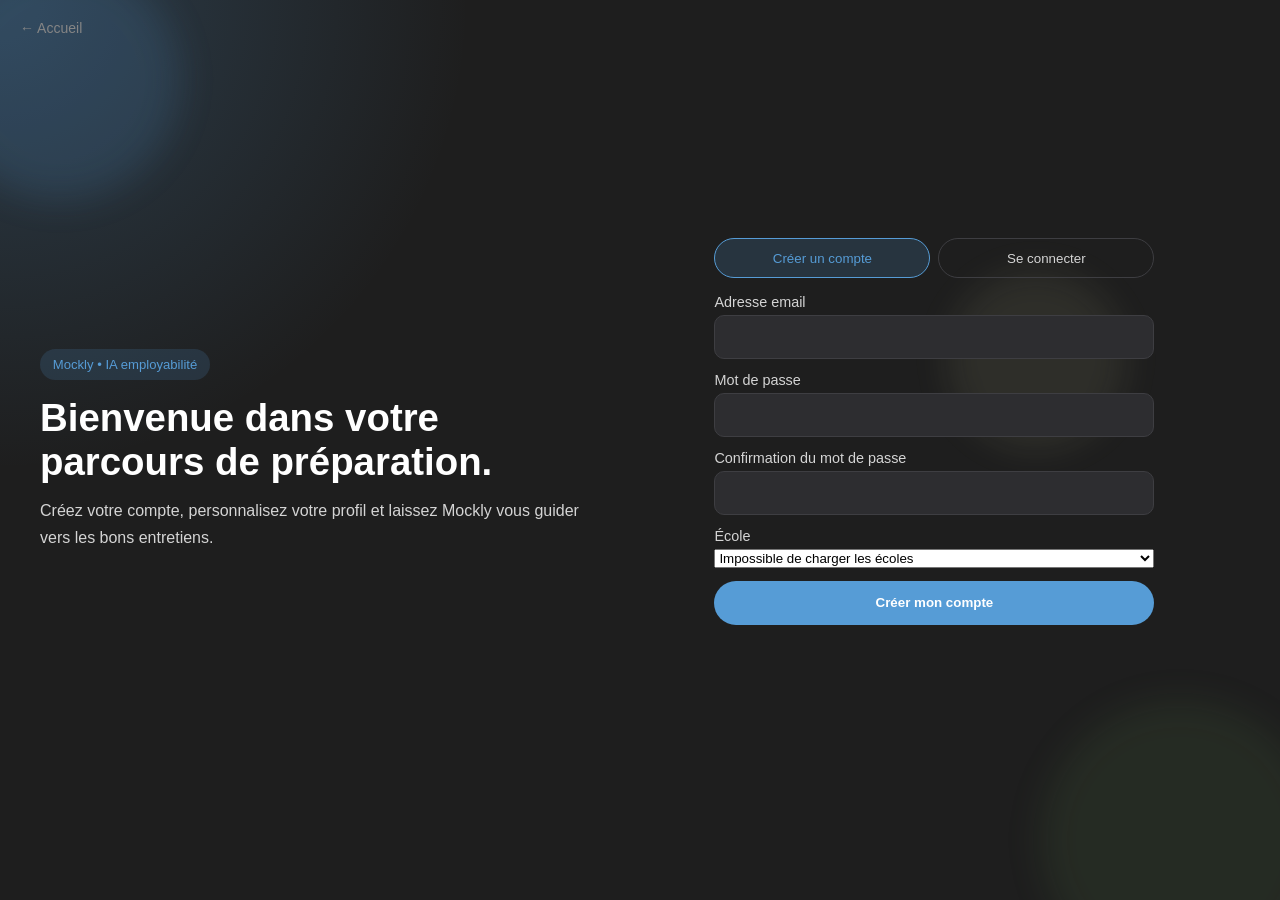
==== frontend/admin.html @ 77fde3d6 "adding school profile" ====
<!DOCTYPE html>
<html lang="fr">
<head>
  <meta charset="UTF-8">
  <script src="auth-guard.js"></script>
  <meta name="viewport" content="width=device-width, initial-scale=1.0">
  <title>Mockly — Admin Dashboard</title>
  <meta name="description" content="Indicateurs produit, IA, business et pilote de Mockly.">
  <link rel="stylesheet" href="styles.css">
  <style>
    html, body { overflow: auto; height: auto; }

    .admin-layout {
      max-width: 1080px;
      margin: 0 auto;
      padding: 2rem 1.2rem 3rem;
    }

    .admin-header { margin-bottom: 1.5rem; display: flex; justify-content: space-between; align-items: flex-start; gap: 1rem; flex-wrap: wrap; }
    .admin-header h1 { font-size: 1.3rem; color: var(--vscode-text-bright); margin-bottom: 0.4rem; }
    .admin-header p { color: var(--vscode-text-muted); font-size: 0.9rem; line-height: 1.6; }
    .admin-refresh-btn { flex-shrink: 0; }

    .admin-locked {
      text-align: center;
      padding: 3rem 1rem;
      color: var(--vscode-text-muted);
      background: var(--vscode-sidebar);
      border: 1px solid var(--vscode-border);
      border-radius: 14px;
    }
    .admin-locked a { color: var(--vscode-blue); }

    .kpi-section { margin-bottom: 2rem; }
    .kpi-section-title {
      font-size: 1rem;
      font-weight: 700;
      color: var(--vscode-text-bright);
      margin-bottom: 0.4rem;
      display: flex;
      align-items: center;
      gap: 0.5rem;
    }
    .kpi-section-subtitle {
      font-size: 0.8rem;
      color: var(--vscode-text-muted);
      margin-bottom: 0.9rem;
      line-height: 1.5;
    }

    .kpi-grid {
      display: grid;
      grid-template-columns: repeat(auto-fill, minmax(180px, 1fr));
      gap: 0.75rem;
    }

    .kpi-tile {
      background: var(--vscode-sidebar);
      border: 1px solid var(--vscode-border);
      border-radius: 10px;
      padding: 0.9rem 1rem;
    }
    .kpi-tile-label {
      font-size: 0.7rem;
      color: var(--vscode-text-muted);
      text-transform: uppercase;
      letter-spacing: 0.04em;
      margin-bottom: 0.4rem;
    }
    .kpi-tile-value {
      font-size: 1.4rem;
      font-weight: 700;
      color: var(--vscode-text-bright);
      line-height: 1.1;
    }
    .kpi-tile-value.accent { color: var(--vscode-blue); }
    .kpi-tile-value.good { color: var(--vscode-green); }
    .kpi-tile-value.warn { color: var(--vscode-orange); }
    .kpi-tile-value.bad { color: #ff6b6b; }
    .kpi-tile-meta {
      font-size: 0.72rem;
      color: var(--vscode-text-muted);
      margin-top: 0.3rem;
    }

    .kpi-tile.clickable {
      cursor: pointer;
      transition: border-color 0.15s ease, transform 0.15s ease;
    }
    .kpi-tile.clickable:hover {
      border-color: var(--vscode-blue);
      transform: translateY(-1px);
    }
    .kpi-tile.clickable .kpi-tile-meta { color: var(--vscode-blue); }

    .users-modal-backdrop {
      position: fixed;
      inset: 0;
      background: rgba(0, 0, 0, 0.55);
      display: flex;
      align-items: center;
      justify-content: center;
      z-index: 200;
      padding: 1.5rem;
    }
    .users-modal {
      background: var(--vscode-sidebar);
      border: 1px solid var(--vscode-border);
      border-radius: 12px;
      width: min(920px, 100%);
      max-height: 85vh;
      display: flex;
      flex-direction: column;
      box-shadow: 0 20px 50px rgba(0, 0, 0, 0.4);
    }
    .users-modal-header {
      display: flex;
      align-items: center;
      justify-content: space-between;
      padding: 1rem 1.25rem;
      border-bottom: 1px solid var(--vscode-border);
    }
    .users-modal-header h2 { font-size: 1.05rem; color: var(--vscode-text-bright); }
    .modal-close-btn {
      background: none;
      border: none;
      color: var(--vscode-text-muted);
      font-size: 1.4rem;
      line-height: 1;
      cursor: pointer;
      padding: 0.2rem 0.5rem;
    }
    .modal-close-btn:hover { color: var(--vscode-text-bright); }

    .users-modal-body { overflow: auto; padding: 0.5rem 1.25rem 1.25rem; }

    .users-table { width: 100%; border-collapse: collapse; font-size: 0.82rem; }
    .users-table th {
      text-align: left;
      font-size: 0.7rem;
      text-transform: uppercase;
      letter-spacing: 0.04em;
      color: var(--vscode-text-muted);
      padding: 0.6rem 0.6rem;
      border-bottom: 1px solid var(--vscode-border);
      position: sticky;
      top: 0;
      background: var(--vscode-sidebar);
    }
    .users-table td {
      padding: 0.6rem;
      border-bottom: 1px solid var(--vscode-border);
      color: var(--vscode-text);
      vertical-align: middle;
    }
    .users-table .admin-badge {
      font-size: 0.65rem;
      color: var(--vscode-blue);
      border: 1px solid rgba(86, 156, 214, 0.4);
      border-radius: 999px;
      padding: 0.05rem 0.5rem;
      margin-left: 0.4rem;
    }

    .credit-stepper {
      display: flex;
      align-items: center;
      gap: 0.4rem;
    }
    .credit-stepper button {
      width: 24px;
      height: 24px;
      border-radius: 5px;
      border: 1px solid var(--vscode-border);
      background: var(--vscode-line);
      color: var(--vscode-text);
      cursor: pointer;
      font-size: 0.9rem;
      line-height: 1;
    }
    .credit-stepper button:hover { border-color: var(--vscode-blue); color: var(--vscode-blue); }
    .credit-stepper button:disabled { opacity: 0.4; cursor: not-allowed; }
    .credit-stepper .credit-value {
      min-width: 1.6rem;
      text-align: center;
      font-weight: 700;
      color: var(--vscode-blue);
    }
    .credit-stepper.zero .credit-value { color: #ff6b6b; }

    .model-dist-row {
      display: flex;
      align-items: center;
      gap: 0.6rem;
      margin-bottom: 0.45rem;
      font-size: 0.8rem;
    }
    .model-dist-name { width: 160px; flex-shrink: 0; color: var(--vscode-text); }
    .model-dist-track {
      flex: 1;
      height: 8px;
      background: var(--vscode-line);
      border-radius: 999px;
      overflow: hidden;
    }
    .model-dist-fill { height: 100%; background: var(--vscode-blue); border-radius: 999px; }
    .model-dist-count { width: 90px; flex-shrink: 0; text-align: right; color: var(--vscode-text-muted); font-size: 0.75rem; }

    .business-form {
      display: grid;
      grid-template-columns: repeat(auto-fill, minmax(220px, 1fr));
      gap: 0.8rem;
      background: var(--vscode-sidebar);
      border: 1px solid var(--vscode-border);
      border-radius: 10px;
      padding: 1rem;
    }
    .business-form label {
      display: flex;
      flex-direction: column;
      gap: 0.35rem;
      font-size: 0.78rem;
      color: var(--vscode-text-muted);
    }
    .business-form input {
      background: var(--vscode-line);
      border: 1px solid var(--vscode-border);
      border-radius: 6px;
      padding: 0.5rem 0.6rem;
      color: var(--vscode-text);
      font: inherit;
      font-size: 0.85rem;
    }
    .business-form input:focus { outline: none; border-color: var(--vscode-blue); }
    .business-form-actions { grid-column: 1 / -1; display: flex; align-items: center; gap: 0.8rem; margin-top: 0.2rem; }
    .business-save-status { font-size: 0.8rem; color: var(--vscode-blue); }

    .school-create-form {
      display: grid;
      grid-template-columns: repeat(auto-fill, minmax(200px, 1fr));
      gap: 0.8rem;
      background: var(--vscode-sidebar);
      border: 1px solid var(--vscode-border);
      border-radius: 10px;
      padding: 1rem;
      margin-bottom: 1rem;
    }
    .school-create-form label {
      display: flex;
      flex-direction: column;
      gap: 0.35rem;
      font-size: 0.78rem;
      color: var(--vscode-text-muted);
    }
    .school-create-form input {
      background: var(--vscode-line);
      border: 1px solid var(--vscode-border);
      border-radius: 6px;
      padding: 0.5rem 0.6rem;
      color: var(--vscode-text);
      font: inherit;
      font-size: 0.85rem;
    }
    .school-create-form input:focus { outline: none; border-color: var(--vscode-blue); }
    .school-create-actions { grid-column: 1 / -1; display: flex; align-items: center; gap: 0.8rem; }
    .school-create-status { font-size: 0.8rem; color: var(--vscode-blue); }

    .schools-table { width: 100%; border-collapse: collapse; font-size: 0.82rem; }
    .schools-table th {
      text-align: left;
      font-size: 0.7rem;
      text-transform: uppercase;
      letter-spacing: 0.04em;
      color: var(--vscode-text-muted);
      padding: 0.6rem;
      border-bottom: 1px solid var(--vscode-border);
    }
    .schools-table td { padding: 0.6rem; border-bottom: 1px solid var(--vscode-border); color: var(--vscode-text); }
    .school-delete-btn {
      background: none;
      border: 1px solid var(--vscode-border);
      border-radius: 6px;
      color: #ff6b6b;
      cursor: pointer;
      padding: 0.3rem 0.6rem;
      font-size: 0.78rem;
    }
    .school-delete-btn:hover { border-color: #ff6b6b; }
    .school-delete-btn:disabled { opacity: 0.4; cursor: not-allowed; }
  </style>
</head>
<body>
  <nav class="app-nav">
    <a href="workspace.html">📄 Coach</a>
    <a href="/interview">🎙️ Interview</a>
    <a href="/profile">📈 Ma progression</a>
    <a href="/results">📊 Historique</a>
    <a href="/configuration">⚙️ Configuration</a>
    <div class="nav-right">
      <a href="/admin" class="admin-nav-link active hidden">🛡️ Admin</a>
      <a href="auth.html" onclick="localStorage.removeItem('mocklyUser')">↪ Déconnexion</a>
    </div>
  </nav>

  <div class="admin-layout">
    <div class="admin-header">
      <div>
        <h1>🛡️ Admin Dashboard</h1>
        <p>Indicateurs calculés à partir des données réelles de l'app (comptes, sessions, entretiens, journal d'appels IA). Les métriques Business et de satisfaction sont saisies manuellement ci-dessous — aucune donnée d'usage ne permet de les déduire.</p>
      </div>
      <button id="refreshBtn" class="secondary-btn admin-refresh-btn" type="button">↻ Rafraîchir</button>
    </div>

    <div id="adminLocked" class="admin-locked hidden">
      Accès réservé aux administrateurs. <a href="auth.html">Se connecter</a>
    </div>

    <div id="adminContent" class="hidden">
      <section class="kpi-section">
        <div class="kpi-section-title">📊 Product Metrics</div>
        <div class="kpi-section-subtitle" id="productSubtitle"></div>
        <div class="kpi-grid" id="productGrid"></div>
      </section>

      <section class="kpi-section">
        <div class="kpi-section-title">🤖 AI Metrics</div>
        <div class="kpi-grid" id="aiGrid"></div>
        <div id="modelDistribution" style="margin-top:0.9rem"></div>
      </section>

      <section class="kpi-section">
        <div class="kpi-section-title">💼 Business Metrics</div>
        <div class="kpi-section-subtitle">Saisies manuelles — laisser un champ vide l'efface.</div>
        <form id="businessForm" class="business-form"></form>
      </section>

      <section class="kpi-section">
        <div class="kpi-section-title">🌱 Pilot Success Metrics</div>
        <div class="kpi-grid" id="pilotGrid"></div>
      </section>

      <section class="kpi-section">
        <div class="kpi-section-title">🏫 Écoles</div>
        <div class="kpi-section-subtitle">Crée un profil école : un pool d'élèves + un compte de gestion dédié pour consulter ses KPIs et gérer ses crédits.</div>
        <form id="schoolCreateForm" class="school-create-form">
          <label>Nom de l'école
            <input type="text" name="name" required placeholder="ex: ESEO">
          </label>
          <label>Email du compte école
            <input type="email" name="admin_email" required placeholder="ecole@exemple.com">
          </label>
          <label>Mot de passe
            <input type="text" name="admin_password" required placeholder="mot de passe">
          </label>
          <div class="school-create-actions">
            <button type="submit" class="primary-btn">Créer l'école</button>
            <span class="school-create-status" id="schoolCreateStatus"></span>
          </div>
        </form>
        <table class="schools-table">
          <thead>
            <tr>
              <th>École</th>
              <th>Compte de gestion</th>
              <th>Élèves</th>
              <th>Créée le</th>
              <th></th>
            </tr>
          </thead>
          <tbody id="schoolsTableBody"></tbody>
        </table>
      </section>
    </div>
  </div>

  <div id="usersModalBackdrop" class="users-modal-backdrop hidden">
    <div class="users-modal">
      <div class="users-modal-header">
        <h2>👥 Comptes enregistrés</h2>
        <button id="closeUsersModal" class="modal-close-btn" type="button">×</button>
      </div>
      <div class="users-modal-body">
        <table class="users-table">
          <thead>
            <tr>
              <th>Email</th>
              <th>École</th>
              <th>Inscrit le</th>
              <th>Sessions CV</th>
              <th>Entretiens</th>
              <th>Crédits Interview</th>
              <th>Crédits Coach</th>
            </tr>
          </thead>
          <tbody id="usersTableBody"></tbody>
        </table>
      </div>
    </div>
  </div>

  <script src="admin.js"></script>
  <script src="nav-admin.js"></script>
</body>
</html>
---- frontend/styles.css ----
/* ==================== VS CODE THEME - CARTE MENTALE ==================== */
* {
    margin: 0;
    padding: 0;
    box-sizing: border-box;
}

:root {
    /* Couleurs VS Code Dark Theme */
    --vscode-bg: #1e1e1e;
    --vscode-sidebar: #252526;
    --vscode-editor: #1e1e1e;
    --vscode-line: #2d2d30;
    --vscode-selection: #264f78;
    --vscode-border: #3e3e42;

    /* Couleurs de texte */
    --vscode-text: #d4d4d4;
    --vscode-text-muted: #858585;
    --vscode-text-bright: #ffffff;

    /* Couleurs d'accent */
    --vscode-blue: #569cd6;
    --vscode-green: #6a9955;
    --vscode-yellow: #dcdcaa;
    --vscode-orange: #ce9178;
    --vscode-purple: #c586c0;
    --vscode-cyan: #4ec9b0;

    /* Carte mentale */
    --node-cv: #569cd6;
    --node-conseil: #6a9955;
    --node-question: #dcdcaa;
    --node-secteur: #ce9178;
    --node-chat: #c586c0;

    /* Transitions */
    --transition: all 0.3s cubic-bezier(0.4, 0, 0.2, 1);
}

@import url('https://fonts.googleapis.com/css2?family=Inter:wght@400;500;600;700;800&display=swap');

html,
body {
    height: 100%;
    font-family: 'Inter', 'Segoe UI', 'Helvetica Neue', Arial, sans-serif;
    background: var(--vscode-bg);
    color: var(--vscode-text);
}

body {
    overflow: auto;
}

/* ==================== LAYOUT ==================== */
.app {
    display: flex;
    height: calc(100vh - 35px);
    width: 100vw;
}

/* Sidebar */
.sidebar {
    width: 300px;
    background: var(--vscode-sidebar);
    border-right: 1px solid var(--vscode-border);
    display: flex;
    flex-direction: column;
    overflow-y: auto;
}

.sidebar-header {
    padding: 1rem;
    border-bottom: 1px solid var(--vscode-border);
    display: flex;
    align-items: center;
    justify-content: space-between;
    gap: 0.5rem;
}

.clear-workspace-btn {
    background: none;
    border: 1px solid var(--vscode-border);
    color: var(--vscode-text-muted);
    border-radius: 4px;
    padding: 0.3rem 0.5rem;
    font-size: 0.8rem;
    cursor: pointer;
    transition: var(--transition);
    flex-shrink: 0;
}

.clear-workspace-btn:hover {
    border-color: #ff4444;
    color: #ff6b6b;
    background: rgba(255, 68, 68, 0.08);
}

.sidebar-title {
    font-size: 0.875rem;
    font-weight: 600;
    color: var(--vscode-text-bright);
    text-transform: uppercase;
    letter-spacing: 0.5px;
}

.sidebar-section {
    padding: 1rem;
    border-bottom: 1px solid var(--vscode-border);
}

.section-title {
    font-size: 0.75rem;
    color: var(--vscode-text-muted);
    text-transform: uppercase;
    margin-bottom: 0.5rem;
    letter-spacing: 0.5px;
}

.upload-zone {
    border: 2px dashed var(--vscode-border);
    border-radius: 4px;
    padding: 2rem 1rem;
    text-align: center;
    cursor: pointer;
    transition: var(--transition);
}

.upload-zone:hover {
    border-color: var(--vscode-blue);
    background: rgba(86, 156, 214, 0.05);
}

.upload-icon {
    font-size: 2rem;
    margin-bottom: 0.5rem;
    color: var(--vscode-blue);
}

.upload-text {
    font-size: 0.875rem;
    color: var(--vscode-text);
    margin-bottom: 0.25rem;
}

.upload-hint {
    font-size: 0.75rem;
    color: var(--vscode-text-muted);
}

/* Main Canvas */
.canvas-container {
    flex: 1;
    position: relative;
    overflow: hidden;
    background: var(--vscode-editor);
}

.canvas {
    width: 100%;
    height: 100%;
    position: relative;
    cursor: grab;
    touch-action: none;
}

.canvas.grabbing {
    cursor: grabbing;
}

/* SVG pour les connexions */
.connections-svg {
    position: absolute;
    top: 0;
    left: 0;
    width: 100%;
    height: 100%;
    pointer-events: none;
    z-index: 0;
    /* Derrière les nuages */
}

.connection-line {
    stroke: var(--vscode-border);
    stroke-width: 2;
    fill: none;
    opacity: 0.6;
}

.connection-line.active {
    stroke: var(--vscode-blue);
    opacity: 1;
}

/* ==================== NODES (NUAGES) ==================== */
.node {
    position: absolute;
    min-width: 200px;
    max-width: 400px;
    width: fit-content;
    background: var(--vscode-sidebar);
    border: 1px solid var(--vscode-border);
    border-radius: 8px;
    padding: 1rem;
    cursor: move;
    transition: box-shadow 0.2s ease, border-color 0.2s ease,
        opacity 0.22s ease, scale 0.22s cubic-bezier(0.34, 1.56, 0.64, 1);
    z-index: 10;
    box-shadow: 0 2px 8px rgba(0, 0, 0, 0.3);
    will-change: transform;
    touch-action: none;
    overflow-y: auto;
}

.node:hover {
    box-shadow: 0 4px 16px rgba(0, 0, 0, 0.4);
    border-color: var(--vscode-blue);
}

.node.resizing {
    transition: none;
    user-select: none;
}

/* Poignées de redimensionnement : fines bandes sur les bords droit/bas
   + un coin, invisibles au repos et visibles au survol pour indiquer
   qu'on peut cliquer-glisser le bord pour changer la taille de la carte. */
.node-resize-handle {
    position: absolute;
    touch-action: none;
}

.node-resize-handle.right {
    top: 6px;
    bottom: 6px;
    right: -4px;
    width: 8px;
    cursor: ew-resize;
}

.node-resize-handle.bottom {
    left: 6px;
    right: 6px;
    bottom: -4px;
    height: 8px;
    cursor: ns-resize;
}

.node-resize-handle.corner {
    right: -4px;
    bottom: -4px;
    width: 14px;
    height: 14px;
    cursor: nwse-resize;
    border-radius: 3px;
}

.node-resize-handle.right:hover,
.node-resize-handle.bottom:hover,
.node-resize-handle.corner:hover,
.node-resize-handle.right.active,
.node-resize-handle.bottom.active,
.node-resize-handle.corner.active {
    background: rgba(86, 156, 214, 0.35);
}

/* État initial/final des nœuds qui apparaissent ou disparaissent :
   scale + opacity (pas left/top/transform, pour ne jamais interférer
   avec le drag qui pilote déjà la position via left/top). */
.node.node-appear,
.node.node-exit {
    opacity: 0;
    scale: 0.85;
    pointer-events: none;
}

.node.dragging {
    cursor: grabbing;
    box-shadow: 0 8px 24px rgba(0, 0, 0, 0.5);
    opacity: 0.9;
}

.node.active {
    border-color: var(--vscode-blue);
    box-shadow: 0 0 0 2px rgba(86, 156, 214, 0.3);
}

.node.root {
    border-color: var(--node-cv);
    border-width: 2px;
}

.node.response-node {
    max-width: 400px;
    border-color: var(--vscode-purple);
}

.node-header {
    display: flex;
    align-items: center;
    gap: 0.5rem;
    margin-bottom: 0.75rem;
}

.node-icon {
    width: 24px;
    height: 24px;
    border-radius: 4px;
    display: flex;
    align-items: center;
    justify-content: center;
    font-size: 0.875rem;
}

.node-icon.cv {
    background: var(--node-cv);
}

.node-icon.conseil {
    background: var(--node-conseil);
}

.node-icon.question {
    background: var(--node-question);
    color: #1e1e1e;
}

.node-icon.secteur {
    background: var(--node-secteur);
}

.node-icon.chat {
    background: var(--node-chat);
}

.node-icon.response {
    background: var(--vscode-purple);
}

.node-title {
    font-size: 0.875rem;
    font-weight: 600;
    color: var(--vscode-text-bright);
    flex: 1;
}

.node-delete {
    width: 20px;
    height: 20px;
    border: none;
    background: rgba(255, 0, 0, 0.1);
    color: #ff4444;
    border-radius: 50%;
    cursor: pointer;
    font-size: 16px;
    line-height: 1;
    display: flex;
    align-items: center;
    justify-content: center;
    transition: all 0.2s ease;
    opacity: 0.6;
    padding: 0;
    margin-left: auto;
}

.node-delete:hover {
    background: rgba(255, 0, 0, 0.2);
    opacity: 1;
    transform: scale(1.1);
}

.node-content {
    font-size: 0.75rem;
    color: var(--vscode-text);
    line-height: 1.5;
    word-wrap: break-word;
    overflow-wrap: break-word;
}

.node-tags {
    display: flex;
    flex-wrap: wrap;
    gap: 0.25rem;
    margin-top: 0.5rem;
}

.node-tag {
    background: rgba(86, 156, 214, 0.15);
    color: var(--vscode-blue);
    padding: 0.25rem 0.5rem;
    border-radius: 3px;
    font-size: 0.7rem;
    border: 1px solid rgba(86, 156, 214, 0.3);
    cursor: pointer;
    transition: var(--transition);
    word-wrap: break-word;
    overflow-wrap: break-word;
    max-width: 100%;
}

.node-tag:hover {
    background: rgba(86, 156, 214, 0.25);
    transform: translateY(-1px);
}

.node-expand {
    margin-top: 0.75rem;
    padding: 0.5rem;
    background: rgba(86, 156, 214, 0.1);
    border: 1px solid var(--vscode-blue);
    border-radius: 4px;
    color: var(--vscode-blue);
    font-size: 0.75rem;
    cursor: pointer;
    text-align: center;
    transition: var(--transition);
}

.node-expand:hover {
    background: rgba(86, 156, 214, 0.2);
}

/* Response input area */
.response-input-area {
    margin-top: 0.75rem;
    display: flex;
    flex-direction: column;
    gap: 0.5rem;
}

.response-textarea {
    width: 100%;
    min-height: 80px;
    background: var(--vscode-line);
    border: 1px solid var(--vscode-border);
    border-radius: 4px;
    padding: 0.5rem;
    color: var(--vscode-text);
    font-family: inherit;
    font-size: 0.75rem;
    resize: vertical;
}

.response-textarea:focus {
    outline: none;
    border-color: var(--vscode-blue);
}

.response-submit {
    align-self: flex-end;
    padding: 0.5rem 1rem;
    background: var(--vscode-blue);
    border: none;
    border-radius: 4px;
    color: white;
    font-size: 0.75rem;
    cursor: pointer;
    transition: var(--transition);
}

.response-submit:hover {
    background: #4a8bc2;
}

.response-submit:disabled {
    opacity: 0.5;
    cursor: not-allowed;
}

.ai-evaluation {
    margin-top: 0.75rem;
    padding: 0.75rem;
    background: rgba(106, 153, 85, 0.1);
    border-left: 3px solid var(--vscode-green);
    border-radius: 4px;
    font-size: 0.75rem;
    line-height: 1.5;
}

.ai-evaluation-title {
    font-weight: 600;
    color: var(--vscode-green);
    margin-bottom: 0.5rem;
}

.suggested-questions {
    margin-top: 0.75rem;
}

.suggested-questions-title {
    font-size: 0.7rem;
    color: var(--vscode-text-muted);
    margin-bottom: 0.5rem;
    text-transform: uppercase;
}

.suggested-question-item {
    padding: 0.5rem;
    background: var(--vscode-line);
    border: 1px solid var(--vscode-border);
    border-radius: 4px;
    margin-bottom: 0.25rem;
    font-size: 0.75rem;
    cursor: pointer;
    transition: var(--transition);
}

.suggested-question-item:hover {
    border-color: var(--vscode-blue);
    background: rgba(86, 156, 214, 0.1);
}


.node-header {
    display: flex;
    align-items: center;
    gap: 0.5rem;
    margin-bottom: 0.75rem;
}

.node-icon {
    width: 24px;
    height: 24px;
    border-radius: 4px;
    display: flex;
    align-items: center;
    justify-content: center;
    font-size: 0.875rem;
}

.node-icon.cv {
    background: var(--node-cv);
}

.node-icon.conseil {
    background: var(--node-conseil);
}

.node-icon.question {
    background: var(--node-question);
    color: #1e1e1e;
}

.node-icon.secteur {
    background: var(--node-secteur);
}

.node-icon.chat {
    background: var(--node-chat);
}

.node-title {
    font-size: 0.875rem;
    font-weight: 600;
    color: var(--vscode-text-bright);
    flex: 1;
}

.node-content {
    font-size: 0.75rem;
    color: var(--vscode-text);
    line-height: 1.5;
}

.node-tags {
    display: flex;
    flex-wrap: wrap;
    gap: 0.25rem;
    margin-top: 0.5rem;
}

.node-tag {
    background: rgba(86, 156, 214, 0.15);
    color: var(--vscode-blue);
    padding: 0.25rem 0.5rem;
    border-radius: 3px;
    font-size: 0.7rem;
    border: 1px solid rgba(86, 156, 214, 0.3);
}

.node-expand {
    margin-top: 0.75rem;
    padding: 0.5rem;
    background: rgba(86, 156, 214, 0.1);
    border: 1px solid var(--vscode-blue);
    border-radius: 4px;
    color: var(--vscode-blue);
    font-size: 0.75rem;
    cursor: pointer;
    text-align: center;
    transition: var(--transition);
}

.node-expand:hover {
    background: rgba(86, 156, 214, 0.2);
}

/* ==================== CHAT PANEL ==================== */
.chat-panel {
    position: absolute;
    right: 0;
    top: 0;
    width: 400px;
    height: 100%;
    background: var(--vscode-sidebar);
    border-left: 1px solid var(--vscode-border);
    display: flex;
    flex-direction: column;
    transform: translateX(100%);
    transition: transform 0.3s ease;
    z-index: 100;
}

.chat-panel.open {
    transform: translateX(0);
}

.chat-header {
    padding: 1rem;
    border-bottom: 1px solid var(--vscode-border);
    display: flex;
    justify-content: space-between;
    align-items: center;
}

.chat-title {
    font-size: 0.875rem;
    font-weight: 600;
    color: var(--vscode-text-bright);
}

.chat-close {
    background: none;
    border: none;
    color: var(--vscode-text-muted);
    cursor: pointer;
    font-size: 1.25rem;
    padding: 0.25rem;
}

.chat-close:hover {
    color: var(--vscode-text-bright);
}

.chat-messages {
    flex: 1;
    overflow-y: auto;
    padding: 1rem;
    display: flex;
    flex-direction: column;
    gap: 1rem;
}

.message {
    display: flex;
    flex-direction: column;
    gap: 0.25rem;
}

.message.user {
    align-items: flex-end;
}

.message-bubble {
    max-width: 80%;
    padding: 0.75rem;
    border-radius: 4px;
    font-size: 0.875rem;
    line-height: 1.5;
}

.message.assistant .message-bubble {
    background: var(--vscode-line);
    color: var(--vscode-text);
    border-left: 3px solid var(--vscode-blue);
}

.message.user .message-bubble {
    background: var(--vscode-selection);
    color: var(--vscode-text-bright);
}

.chat-input-area {
    padding: 1rem;
    border-top: 1px solid var(--vscode-border);
    display: flex;
    gap: 0.5rem;
}

.chat-input {
    flex: 1;
    background: var(--vscode-line);
    border: 1px solid var(--vscode-border);
    border-radius: 4px;
    padding: 0.75rem;
    color: var(--vscode-text);
    font-family: inherit;
    font-size: 0.875rem;
    resize: none;
}

.chat-input:focus {
    outline: none;
    border-color: var(--vscode-blue);
}

.chat-send {
    background: var(--vscode-blue);
    border: none;
    border-radius: 4px;
    padding: 0.75rem 1rem;
    color: white;
    cursor: pointer;
    font-size: 0.875rem;
    transition: var(--transition);
}

.chat-send:hover {
    background: #4a8bc2;
}

.chat-send:disabled {
    opacity: 0.5;
    cursor: not-allowed;
}

/* ==================== CONTROLS ==================== */
.controls {
    position: absolute;
    bottom: 1rem;
    left: 1rem;
    display: flex;
    align-items: center;
    gap: 0.5rem;
    z-index: 50;
}

.zoom-indicator {
    background: var(--vscode-sidebar);
    border: 1px solid var(--vscode-border);
    border-radius: 4px;
    padding: 0.5rem 0.75rem;
    color: var(--vscode-blue);
    font-size: 0.75rem;
    font-weight: 600;
    min-width: 50px;
    text-align: center;
}

.control-btn {
    background: var(--vscode-sidebar);
    border: 1px solid var(--vscode-border);
    border-radius: 4px;
    padding: 0.5rem 0.75rem;
    color: var(--vscode-text);
    cursor: pointer;
    transition: var(--transition);
    font-size: 1rem;
    font-weight: 600;
    min-width: 36px;
}

.control-btn:hover {
    background: var(--vscode-line);
    border-color: var(--vscode-blue);
    color: var(--vscode-blue);
    transform: translateY(-2px);
}

.control-btn:active {
    transform: translateY(0);
}

/* Navigation hint */
.navigation-hint {
    position: absolute;
    top: 1rem;
    left: 50%;
    transform: translateX(-50%);
    background: rgba(37, 37, 38, 0.95);
    border: 1px solid var(--vscode-border);
    border-radius: 6px;
    padding: 0.75rem 1.5rem;
    color: var(--vscode-text);
    font-size: 0.75rem;
    z-index: 100;
    box-shadow: 0 4px 12px rgba(0, 0, 0, 0.3);
    backdrop-filter: blur(10px);
    animation: slideDown 0.3s ease-out;
}

.navigation-hint strong {
    color: var(--vscode-blue);
}

@keyframes slideDown {
    from {
        opacity: 0;
        transform: translateX(-50%) translateY(-10px);
    }

    to {
        opacity: 1;
        transform: translateX(-50%) translateY(0);
    }
}

/* ==================== MINIMAP ==================== */
.minimap {
    position: absolute;
    bottom: 1rem;
    right: 1rem;
    width: 200px;
    height: 150px;
    background: var(--vscode-sidebar);
    border: 1px solid var(--vscode-border);
    border-radius: 4px;
    overflow: hidden;
    z-index: 50;
}

.minimap-canvas {
    width: 100%;
    height: 100%;
}

/* ==================== LOADING ==================== */
.loading {
    display: flex;
    align-items: center;
    gap: 0.5rem;
    padding: 0.5rem;
    color: var(--vscode-text-muted);
    font-size: 0.875rem;
}

.spinner {
    width: 16px;
    height: 16px;
    border: 2px solid var(--vscode-border);
    border-top-color: var(--vscode-blue);
    border-radius: 50%;
    animation: spin 0.8s linear infinite;
}

@keyframes spin {
    to {
        transform: rotate(360deg);
    }
}

/* ==================== APP NAV (workspace / historique / configuration) ==================== */
.app-nav {
    display: flex;
    align-items: center;
    gap: 1rem;
    padding: 0 1rem;
    height: 35px;
    background: var(--vscode-sidebar);
    border-bottom: 1px solid var(--vscode-border);
    font-size: 0.8125rem;
}

.app-nav a {
    color: var(--vscode-text-muted);
    text-decoration: none;
    padding: 0 0.75rem;
    height: 100%;
    display: flex;
    align-items: center;
    border-bottom: 2px solid transparent;
    transition: color 0.2s;
}

.app-nav a:hover { color: var(--vscode-text); }

.app-nav a.active {
    color: var(--vscode-text);
    border-bottom-color: var(--vscode-blue);
}

.app-nav .nav-right {
    margin-left: auto;
    display: flex;
    align-items: center;
    gap: 0.5rem;
}

.nav-badge {
    background: rgba(86, 156, 214, 0.15);
    color: var(--vscode-blue);
    border: 1px solid rgba(86, 156, 214, 0.3);
    border-radius: 3px;
    padding: 0.1rem 0.5rem;
    font-size: 0.7rem;
    font-weight: 600;
}

/* ==================== SCROLLBAR ==================== */
::-webkit-scrollbar {
    width: 10px;
    height: 10px;
}

::-webkit-scrollbar-track {
    background: var(--vscode-bg);
}

::-webkit-scrollbar-thumb {
    background: var(--vscode-border);
    border-radius: 5px;
}

::-webkit-scrollbar-thumb:hover {
    background: #4e4e4e;
}

/* ==================== UTILITIES ==================== */
.hidden {
    display: none !important;
}

/* ==================== LANDING PAGE ==================== */
.landing-page {
    background: var(--vscode-bg);
    color: var(--vscode-text);
}

.landing-shell {
    max-width: 1200px;
    margin: 0 auto;
    padding: 2rem 1.2rem 3rem;
}

.topbar {
    display: flex;
    justify-content: space-between;
    align-items: center;
    padding: 1rem 1.2rem;
    margin-bottom: 1rem;
    background: rgba(37, 37, 38, 0.9);
    border: 1px solid var(--vscode-border);
    border-radius: 999px;
    box-shadow: 0 4px 14px rgba(0, 0, 0, 0.16);
}

.brand {
    font-size: 1rem;
    font-weight: 800;
    color: var(--vscode-text-bright);
    text-decoration: none;
    letter-spacing: 0.08em;
    text-transform: uppercase;
}

.topnav {
    display: flex;
    gap: 1rem;
}

.topnav a,
.footer-links a {
    color: var(--vscode-text);
    text-decoration: none;
    font-size: 0.92rem;
    transition: color 0.2s ease;
}

.topnav a:hover,
.footer-links a:hover {
    color: var(--vscode-blue);
}

.small-btn {
    padding: 0.7rem 1rem;
    font-size: 0.9rem;
}

.hero-card {
    position: relative;
    display: grid;
    grid-template-columns: 1.6fr 0.9fr;
    gap: 1.2rem;
    background: linear-gradient(135deg, rgba(86, 156, 214, 0.16), rgba(37, 37, 38, 0.95));
    border: 1px solid var(--vscode-border);
    border-radius: 16px;
    padding: 2rem;
    box-shadow: 0 10px 30px rgba(0, 0, 0, 0.25);
    overflow: hidden;
}

.hero-glow {
    position: absolute;
    inset: 0;
    overflow: hidden;
    border-radius: inherit;
    pointer-events: none;
    z-index: 0;
}

.hero-content,
.hero-side {
    position: relative;
    z-index: 1;
}

.eyebrow {
    font-size: 0.8rem;
    text-transform: uppercase;
    letter-spacing: 0.2rem;
    color: var(--vscode-blue);
    margin-bottom: 0.6rem;
}

.hero-card h1 {
    font-size: 2.4rem;
    line-height: 1.2;
    color: var(--vscode-text-bright);
    margin-bottom: 0.8rem;
    letter-spacing: -0.01em;
}

.hero-card h1 .gradient-text {
    background: linear-gradient(120deg, var(--vscode-blue), var(--vscode-cyan));
    -webkit-background-clip: text;
    background-clip: text;
    color: transparent;
}

.hero-text {
    font-size: 1.05rem;
    line-height: 1.7;
    color: var(--vscode-text);
    max-width: 700px;
}

.hero-actions {
    display: flex;
    gap: 0.8rem;
    margin-top: 1.2rem;
    flex-wrap: wrap;
}

.trust-strip {
    display: flex;
    flex-wrap: wrap;
    gap: 0.6rem;
    margin-top: 1.5rem;
}

.trust-badge {
    display: inline-flex;
    align-items: center;
    gap: 0.4rem;
    background: rgba(255, 255, 255, 0.05);
    border: 1px solid var(--vscode-border);
    border-radius: 999px;
    padding: 0.4rem 0.85rem;
    font-size: 0.8rem;
    color: var(--vscode-text-muted);
}

.primary-btn,
.secondary-btn {
    display: inline-block;
    border-radius: 999px;
    padding: 0.9rem 1.3rem;
    text-decoration: none;
    font-weight: 700;
    transition: var(--transition);
}

.primary-btn {
    background: var(--vscode-blue);
    color: white;
}

.primary-btn:hover {
    transform: translateY(-2px);
    background: #4a8bc2;
}

.secondary-btn {
    background: transparent;
    border: 1px solid var(--vscode-border);
    color: var(--vscode-text);
}

.secondary-btn:hover {
    border-color: var(--vscode-blue);
    color: var(--vscode-blue);
}

.hero-panel {
    background: rgba(30, 30, 30, 0.8);
    border: 1px solid var(--vscode-border);
    border-radius: 12px;
    padding: 1.2rem;
}

.hero-panel h3 {
    color: var(--vscode-text-bright);
    margin-bottom: 0.7rem;
}

.hero-panel ul {
    padding-left: 1rem;
    display: flex;
    flex-direction: column;
    gap: 0.45rem;
    color: var(--vscode-text);
    line-height: 1.6;
}

.landing-content {
    display: flex;
    flex-direction: column;
    gap: 1rem;
    margin-top: 1rem;
}

.section-card {
    background: var(--vscode-sidebar);
    border: 1px solid var(--vscode-border);
    border-radius: 14px;
    padding: 1.3rem;
    box-shadow: 0 4px 16px rgba(0, 0, 0, 0.18);
}

.section-card h2 {
    color: var(--vscode-text-bright);
    margin-bottom: 0.8rem;
    font-size: 1.15rem;
}

.feature-grid {
    display: grid;
    grid-template-columns: repeat(3, minmax(0, 1fr));
    gap: 1rem;
}

.feature-card {
    background: rgba(45, 45, 48, 0.7);
    border: 1px solid var(--vscode-border);
    border-radius: 10px;
    padding: 1.2rem 1rem;
    transition: var(--transition);
}

.feature-card:hover {
    border-color: var(--vscode-blue);
    transform: translateY(-3px);
    box-shadow: 0 8px 20px rgba(0, 0, 0, 0.25);
}

.feature-icon {
    font-size: 1.6rem;
    margin-bottom: 0.6rem;
    display: inline-flex;
    align-items: center;
    justify-content: center;
    width: 44px;
    height: 44px;
    border-radius: 10px;
    background: rgba(86, 156, 214, 0.14);
}

.feature-card h3 {
    color: var(--vscode-blue);
    margin-bottom: 0.45rem;
}

.feature-card p,
.section-card li,
.section-card p {
    color: var(--vscode-text);
    line-height: 1.65;
    font-size: 0.95rem;
}

.two-columns {
    display: grid;
    grid-template-columns: 1fr 1fr;
    gap: 1rem;
}

.check-list,
.number-list {
    padding-left: 1rem;
    display: flex;
    flex-direction: column;
    gap: 0.5rem;
}

.quote-card {
    text-align: center;
    font-size: 1.05rem;
    color: var(--vscode-text-bright);
    font-style: italic;
}

.footer-bar {
    display: flex;
    justify-content: space-between;
    align-items: center;
    margin-top: 1rem;
    padding: 1rem 1.2rem;
    background: rgba(37, 37, 38, 0.9);
    border: 1px solid var(--vscode-border);
    border-radius: 12px;
    color: var(--vscode-text-muted);
    font-size: 0.9rem;
}

.footer-links {
    display: flex;
    gap: 1rem;
}

body.modal-open {
    overflow: hidden;
}

.auth-page {
    min-height: 100vh;
    height: auto;
    background: radial-gradient(circle at top left, rgba(86, 156, 214, 0.25), transparent 30%), var(--vscode-bg);
    color: var(--vscode-text);
    overflow-x: hidden;
    overflow-y: auto;
}

.auth-background {
    position: fixed;
    inset: 0;
    pointer-events: none;
}

.orb {
    position: absolute;
    border-radius: 999px;
    filter: blur(18px);
    opacity: 0.55;
    animation: float 8s ease-in-out infinite;
}

.orb-one {
    width: 240px;
    height: 240px;
    background: rgba(86, 156, 214, 0.28);
    top: -40px;
    left: -60px;
}

.orb-two {
    width: 280px;
    height: 280px;
    background: rgba(106, 153, 85, 0.2);
    bottom: -80px;
    right: -40px;
    animation-delay: -3s;
}

.orb-three {
    width: 180px;
    height: 180px;
    background: rgba(220, 220, 170, 0.16);
    top: 30%;
    right: 12%;
    animation-delay: -5s;
}

@keyframes float {
    0%, 100% { transform: translateY(0px) translateX(0px); }
    50% { transform: translateY(-22px) translateX(16px); }
}

@keyframes fadeUp {
    from {
        opacity: 0;
        transform: translateY(8px);
    }
    to {
        opacity: 1;
        transform: translateY(0);
    }
}

@keyframes shimmer {
    from {
        transform: translateX(-100%);
    }
    to {
        transform: translateX(100%);
    }
}

.auth-shell {
    position: relative;
    z-index: 1;
    min-height: 100vh;
    display: grid;
    grid-template-columns: 1.1fr 0.9fr;
    gap: 2rem;
    align-items: center;
    padding: 2.5rem;
}

.auth-hero {
    max-width: 560px;
}

.back-home-link {
    position: fixed;
    top: 1.25rem;
    left: 1.25rem;
    z-index: 2;
    color: var(--vscode-text-muted);
    text-decoration: none;
    font-size: 0.875rem;
    transition: color 0.2s ease;
}

.back-home-link:hover {
    color: var(--vscode-blue);
}

.hero-badge {
    display: inline-block;
    padding: 0.5rem 0.8rem;
    border-radius: 999px;
    background: rgba(86, 156, 214, 0.16);
    color: var(--vscode-blue);
    font-size: 0.82rem;
    margin-bottom: 1rem;
}

.auth-hero h1 {
    font-size: clamp(2rem, 3vw, 3rem);
    color: var(--vscode-text-bright);
    margin-bottom: 0.8rem;
    line-height: 1.15;
}

.auth-hero p {
    font-size: 1rem;
    line-height: 1.7;
    color: var(--vscode-text);
}

.auth-card {
    width: min(100%, 440px);
    background: transparent;
    border: none;
    border-radius: 32px;
    padding: 0;
    box-shadow: none;
}

.chat-card {
    display: flex;
    flex-direction: column;
    gap: 0.9rem;
    padding: 0.85rem;
    background: linear-gradient(180deg, rgba(18, 18, 20, 0.96), rgba(25, 25, 28, 0.98));
    border: 1px solid rgba(255, 255, 255, 0.08);
    border-radius: 32px;
    box-shadow: 0 26px 60px rgba(0, 0, 0, 0.25);
    height: min(640px, calc(100vh - 5rem));
}

.chat-phone-header {
    display: flex;
    align-items: center;
    justify-content: space-between;
    padding: 0.75rem 1rem;
    background: rgba(255, 255, 255, 0.05);
    border-radius: 22px;
    border: 1px solid rgba(255, 255, 255, 0.08);
    color: var(--vscode-text-muted);
    font-size: 0.88rem;
    letter-spacing: 0.04em;
}

.phone-dot {
    width: 10px;
    height: 10px;
    border-radius: 999px;
    background: rgba(255, 255, 255, 0.28);
}

.chat-thread {
    flex: 1;
    min-height: 0;
    overflow-y: auto;
    padding: 1rem 0.6rem 0.4rem;
    display: flex;
    flex-direction: column;
    gap: 0.75rem;
    background: rgba(15, 15, 18, 0.72);
    border: 1px solid rgba(255, 255, 255, 0.08);
    border-radius: 24px;
    scroll-behavior: smooth;
}

.chat-scroll-button {
    position: absolute;
    right: 1rem;
    bottom: 7.2rem;
    width: 42px;
    height: 42px;
    border: none;
    border-radius: 999px;
    background: linear-gradient(135deg, rgba(95, 165, 255, 0.95), rgba(63, 118, 215, 0.95));
    color: white;
    font-size: 1.1rem;
    cursor: pointer;
    box-shadow: 0 10px 24px rgba(0, 0, 0, 0.24);
    z-index: 3;
}

.chat-scroll-button:hover {
    transform: translateY(-1px);
}

.chat-thread::-webkit-scrollbar {
    width: 8px;
}

.chat-thread::-webkit-scrollbar-thumb {
    background: rgba(86, 156, 214, 0.35);
    border-radius: 999px;
}

.message {
    display: flex;
    gap: 0.7rem;
    align-items: flex-end;
    animation: fadeUp 0.35s ease both;
}

.message.user {
    justify-content: flex-end;
    flex-direction: row-reverse;
}

.avatar {
    width: 36px;
    height: 36px;
    border-radius: 50%;
    display: grid;
    place-items: center;
    font-size: 1.05rem;
    flex-shrink: 0;
    background: rgba(86, 156, 214, 0.16);
    border: 1px solid rgba(86, 156, 214, 0.24);
}

.message.user .avatar {
    display: none;
}

.bubble {
    max-width: min(82%, 360px);
    padding: 0.85rem 1rem;
    border-radius: 20px;
    box-shadow: 0 16px 35px rgba(0, 0, 0, 0.16);
    border: 1px solid rgba(255, 255, 255, 0.06);
}

.message.user .bubble {
    border-radius: 20px 20px 4px 20px;
    background: linear-gradient(135deg, rgba(86, 156, 214, 0.98), rgba(40, 84, 168, 0.97));
    color: #f8fbff;
}

.assistant-bubble {
    background: rgba(255, 255, 255, 0.08);
    color: var(--vscode-text);
    border-left: 3px solid rgba(86, 156, 214, 0.9);
}

.bubble strong {
    display: block;
    margin-bottom: 0.15rem;
    color: var(--vscode-text-bright);
}

.message.user .bubble strong {
    color: #ffffff;
}

.bubble p {
    margin: 0;
    line-height: 1.58;
    font-size: 0.94rem;
}

.message.typing .bubble {
    position: relative;
    overflow: hidden;
}

.message.typing .bubble::after {
    content: '';
    position: absolute;
    inset: 0;
    background: linear-gradient(90deg, transparent, rgba(255, 255, 255, 0.16), transparent);
    animation: shimmer 1.1s linear infinite;
}

.composer {
    display: flex;
    flex-direction: column;
    gap: 0.75rem;
    padding-top: 0.1rem;
}

.composer-row {
    display: flex;
    align-items: center;
    gap: 0.55rem;
}

.onboarding-input {
    flex: 1;
    min-height: 50px;
    border: 1px solid rgba(255, 255, 255, 0.12);
    background: rgba(255, 255, 255, 0.04);
    color: var(--vscode-text);
    padding: 0.95rem 1rem;
    border-radius: 999px;
    font: inherit;
    box-shadow: inset 0 1px 0 rgba(255, 255, 255, 0.08);
}

.onboarding-input::placeholder {
    color: rgba(255, 255, 255, 0.55);
}

.onboarding-input:focus {
    outline: none;
    border-color: rgba(86, 156, 214, 0.8);
    box-shadow: 0 0 0 3px rgba(86, 156, 214, 0.12);
}

.onboarding-send {
    min-width: 92px;
    padding: 0 1.2rem;
    border: none;
    color: white;
    background: linear-gradient(135deg, #5fa5ff, #3f76d7);
    border-radius: 999px;
    font-weight: 700;
    cursor: pointer;
    transition: transform 0.2s ease, filter 0.2s ease;
    height: 50px;
}

.onboarding-send:hover {
    transform: translateY(-1px);
    filter: brightness(1.05);
}

.onboarding-send:disabled {
    opacity: 0.6;
    cursor: not-allowed;
}

#goWorkspaceBtn {
    width: 100%;
    margin-top: 0.2rem;
}

.sr-only {
    position: absolute;
    width: 1px;
    height: 1px;
    padding: 0;
    margin: -1px;
    overflow: hidden;
    clip: rect(0, 0, 0, 0);
    white-space: nowrap;
    border: 0;
}

.auth-tabs {
    display: flex;
    gap: 0.5rem;
    margin-bottom: 1rem;
}

.auth-tab {
    flex: 1;
    border: 1px solid var(--vscode-border);
    background: transparent;
    color: var(--vscode-text);
    padding: 0.7rem;
    border-radius: 999px;
    cursor: pointer;
}

.auth-tab.active {
    background: rgba(86, 156, 214, 0.18);
    color: var(--vscode-blue);
    border-color: var(--vscode-blue);
}

.auth-form {
    display: flex;
    flex-direction: column;
    gap: 0.8rem;
}

.auth-form label,
.onboarding-label {
    display: flex;
    flex-direction: column;
    gap: 0.35rem;
    font-size: 0.9rem;
    color: var(--vscode-text);
}

.auth-form input,
.onboarding-input {
    border: 1px solid var(--vscode-border);
    background: var(--vscode-line);
    color: var(--vscode-text);
    padding: 0.8rem 0.9rem;
    border-radius: 10px;
    font: inherit;
}

.auth-form input:focus,
.onboarding-input:focus {
    outline: none;
    border-color: var(--vscode-blue);
}

.full-width {
    width: 100%;
    justify-content: center;
    border: none;
}

.auth-message {
    min-height: 1.2rem;
    font-size: 0.9rem;
    color: var(--vscode-blue);
    margin-top: 0.3rem;
}

.auth-subtitle {
    color: var(--vscode-text-muted);
    margin-bottom: 1rem;
    line-height: 1.6;
}

.panda-chat {
    display: flex;
    gap: 0.8rem;
    align-items: center;
    margin-bottom: 1rem;
}

.panda-avatar {
    font-size: 2rem;
    background: rgba(86, 156, 214, 0.16);
    border-radius: 50%;
    width: 46px;
    height: 46px;
    display: grid;
    place-items: center;
}

.panda-bubble {
    background: rgba(86, 156, 214, 0.12);
    border: 1px solid rgba(86, 156, 214, 0.25);
    border-radius: 12px;
    padding: 0.7rem 0.8rem;
    color: var(--vscode-text);
}

.panda-bubble p {
    margin-top: 0.25rem;
    font-size: 0.9rem;
    line-height: 1.5;
}

.hidden {
    display: none !important;
}

/* ==================== RESPONSIVE ==================== */
@media (max-width: 768px) {
    .sidebar {
        width: 100%;
        height: auto;
        max-height: 40vh;
        border-right: none;
        border-bottom: 1px solid var(--vscode-border);
    }

    .app {
        flex-direction: column;
    }

    .chat-panel {
        width: 100%;
    }

    .navigation-hint {
        display: none;
    }

    .topbar {
        flex-wrap: wrap;
        gap: 0.8rem;
        border-radius: 16px;
    }

    .topnav {
        order: 3;
        width: 100%;
        justify-content: center;
    }

    .hero-card {
        grid-template-columns: 1fr;
        padding: 1.3rem;
    }

    .auth-shell {
        grid-template-columns: 1fr;
        padding: 1.25rem;
    }

    .auth-card {
        width: 100%;
        padding: 1rem;
    }

    .chat-card {
        padding: 0.8rem;
        height: min(560px, calc(100vh - 3rem));
    }

    .chat-scroll-button {
        right: 0.8rem;
        bottom: 7rem;
    }

    .bubble {
        max-width: 100%;
        padding: 0.75rem 0.85rem;
    }

    .composer-row {
        flex-direction: column;
    }

    .onboarding-send {
        width: 100%;
        height: 48px;
    }

    .hero-card h1 {
        font-size: 1.6rem;
    }

    .feature-grid,
    .two-columns {
        grid-template-columns: 1fr;
    }

    .landing-shell {
        padding: 1rem 0.8rem 2rem;
    }

    .footer-bar {
        flex-direction: column;
        gap: 0.6rem;
    }
}
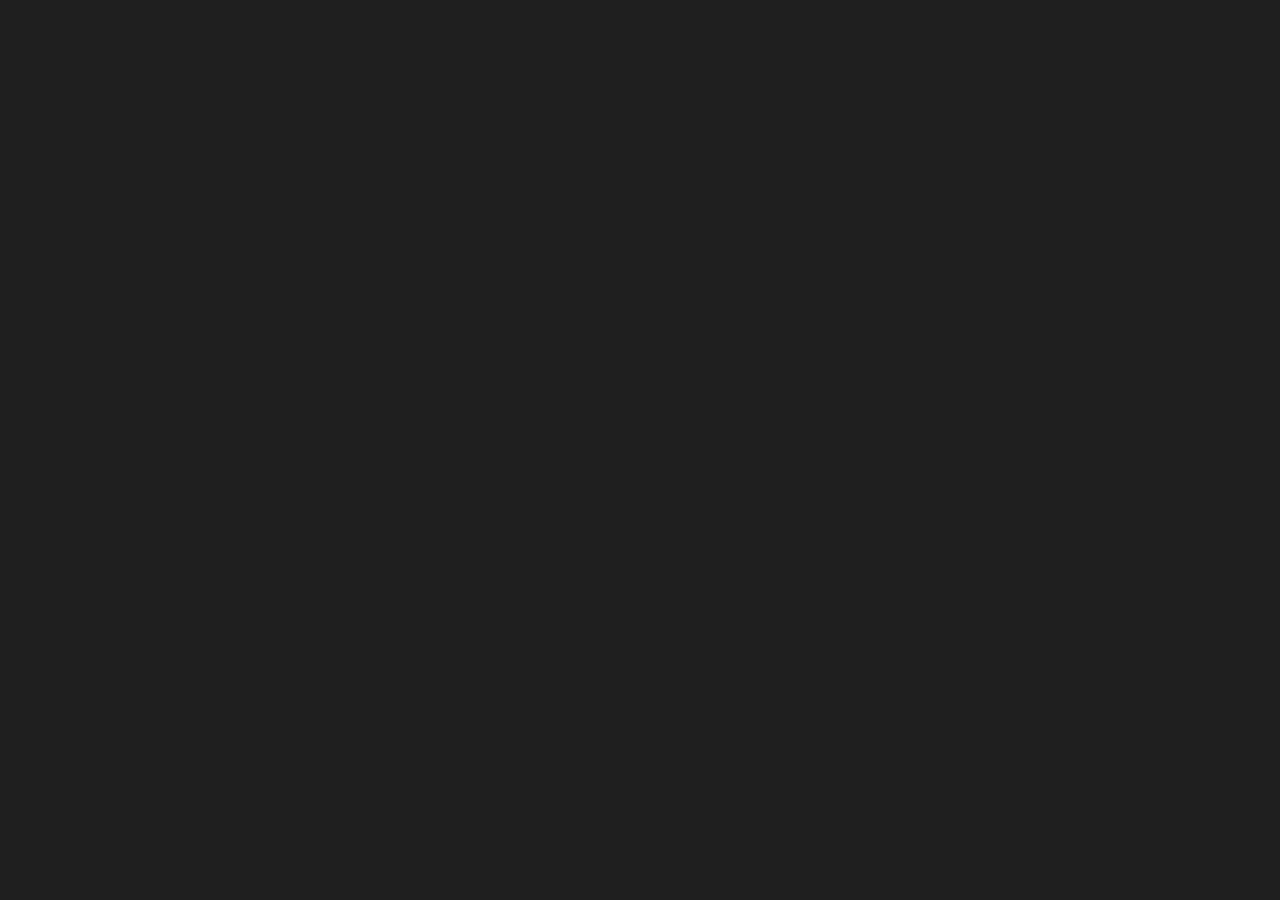
==== commit 25e85844: "Adding Clerk and supabase" ====
--- a/frontend/admin.html
+++ b/frontend/admin.html
@@ -2,6 +2,7 @@
 <html lang="fr">
 <head>
   <meta charset="UTF-8">
+  <script src="clerk-auth.js"></script>
   <script src="auth-guard.js"></script>
   <meta name="viewport" content="width=device-width, initial-scale=1.0">
   <title>Mockly — Admin Dashboard</title>
@@ -291,6 +292,7 @@
 </head>
 <body>
   <nav class="app-nav">
+    <a href="/" title="Accueil"><img src="assets/logo.png" class="nav-logo" alt="Mockly"></a>
     <a href="workspace.html">📄 Coach</a>
     <a href="/interview">🎙️ Interview</a>
     <a href="/profile">📈 Ma progression</a>
@@ -298,7 +300,7 @@
     <a href="/configuration">⚙️ Configuration</a>
     <div class="nav-right">
       <a href="/admin" class="admin-nav-link active hidden">🛡️ Admin</a>
-      <a href="auth.html" onclick="localStorage.removeItem('mocklyUser')">↪ Déconnexion</a>
+      <a href="auth.html" onclick="event.preventDefault(); window.MocklyAuth.signOut()">↪ Déconnexion</a>
     </div>
   </nav>
 
@@ -341,16 +343,13 @@
 
       <section class="kpi-section">
         <div class="kpi-section-title">🏫 Écoles</div>
-        <div class="kpi-section-subtitle">Crée un profil école : un pool d'élèves + un compte de gestion dédié pour consulter ses KPIs et gérer ses crédits.</div>
+        <div class="kpi-section-subtitle">Crée un profil école : un pool d'élèves + un email désigné comme compte de gestion (il obtient le rôle "profil école" dès sa première connexion Clerk, qu'il ait déjà un compte ou non).</div>
         <form id="schoolCreateForm" class="school-create-form">
           <label>Nom de l'école
             <input type="text" name="name" required placeholder="ex: ESEO">
           </label>
           <label>Email du compte école
             <input type="email" name="admin_email" required placeholder="ecole@exemple.com">
-          </label>
-          <label>Mot de passe
-            <input type="text" name="admin_password" required placeholder="mot de passe">
           </label>
           <div class="school-create-actions">
             <button type="submit" class="primary-btn">Créer l'école</button>
--- a/frontend/styles.css
+++ b/frontend/styles.css
@@ -849,6 +849,84 @@
     }
 }
 
+/* ==================== LOGO ==================== */
+.nav-logo {
+    width: 20px;
+    height: auto;
+    flex-shrink: 0;
+    margin-right: 0.35rem;
+}
+
+.brand {
+    display: flex;
+    align-items: center;
+    gap: 0.5rem;
+}
+
+.brand-logo {
+    width: 26px;
+    height: auto;
+    flex-shrink: 0;
+}
+
+/* Logo animé, utilisé dans les espaces de chargement (remplace .spinner).
+   Le logo (assets/logo.png) est découpé en 4 images (arc + 3 vagues, voir
+   mockly-loader.js) empilées en position absolue, animées indépendamment. */
+.mockly-loader {
+    display: inline-block;
+    position: relative;
+    width: 20px;
+    height: 18px;
+    flex-shrink: 0;
+}
+
+.mockly-loader.mockly-loader-lg {
+    width: 48px;
+    height: 43px;
+}
+
+.mockly-loader img {
+    display: block;
+}
+
+@keyframes mockly-pulse-arc {
+    0%, 100% { transform: scaleY(1); opacity: 1; }
+    50% { transform: scaleY(0.65); opacity: 0.75; }
+}
+
+@keyframes mockly-pulse-wave {
+    0%, 100% { transform: scaleX(1); opacity: 0.55; }
+    50% { transform: scaleX(1.05); opacity: 1; }
+}
+
+.mockly-loader .mockly-logo-arc {
+    animation: mockly-pulse-arc 1.1s ease-in-out infinite;
+}
+
+.mockly-loader .mockly-logo-wave1 {
+    animation: mockly-pulse-wave 1.1s ease-in-out infinite;
+    animation-delay: 0s;
+}
+
+.mockly-loader .mockly-logo-wave2 {
+    animation: mockly-pulse-wave 1.1s ease-in-out infinite;
+    animation-delay: 0.15s;
+}
+
+.mockly-loader .mockly-logo-wave3 {
+    animation: mockly-pulse-wave 1.1s ease-in-out infinite;
+    animation-delay: 0.3s;
+}
+
+@media (prefers-reduced-motion: reduce) {
+    .mockly-loader .mockly-logo-arc,
+    .mockly-loader .mockly-logo-wave1,
+    .mockly-loader .mockly-logo-wave2,
+    .mockly-loader .mockly-logo-wave3 {
+        animation: none;
+    }
+}
+
 /* ==================== APP NAV (workspace / historique / configuration) ==================== */
 .app-nav {
     display: flex;
@@ -1332,6 +1410,13 @@
     background: rgba(86, 156, 214, 0.16);
     color: var(--vscode-blue);
     font-size: 0.82rem;
+    margin-bottom: 1rem;
+}
+
+.auth-hero-logo {
+    display: block;
+    width: 56px;
+    height: auto;
     margin-bottom: 1rem;
 }
 
